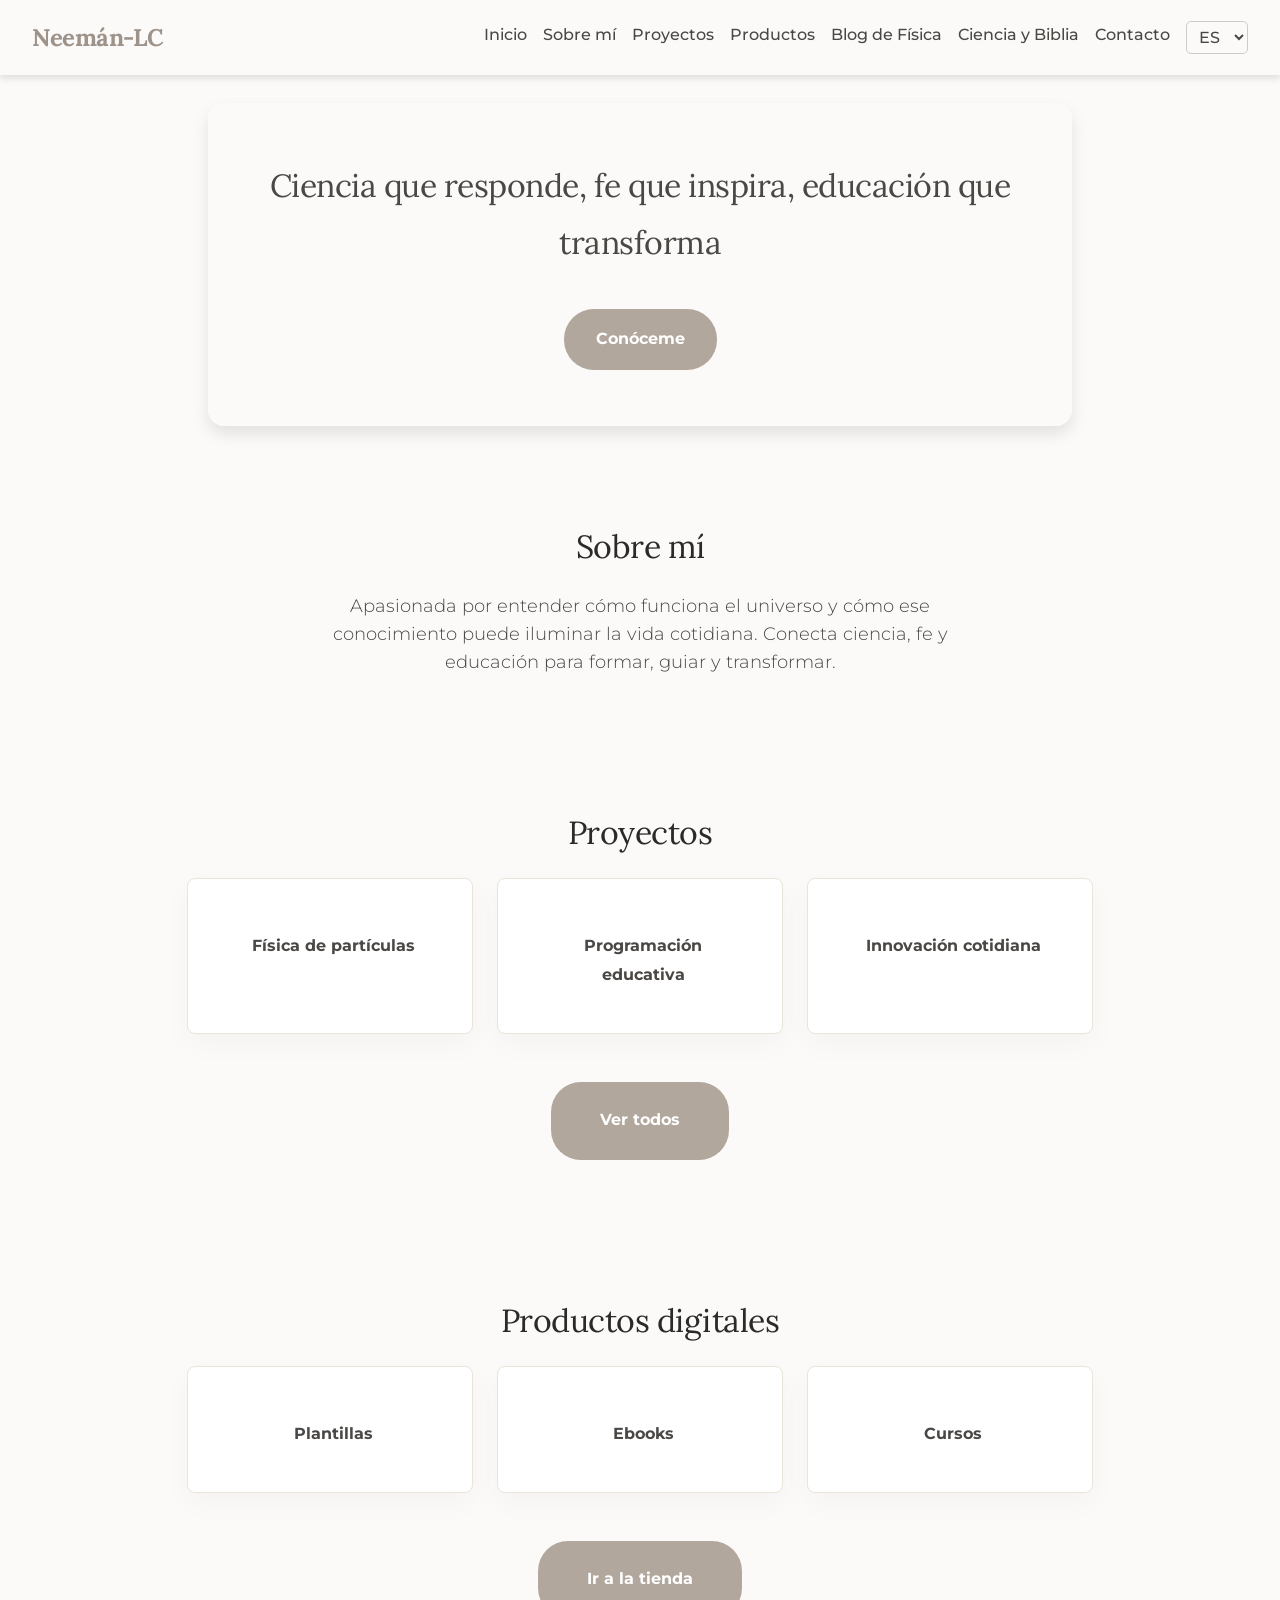
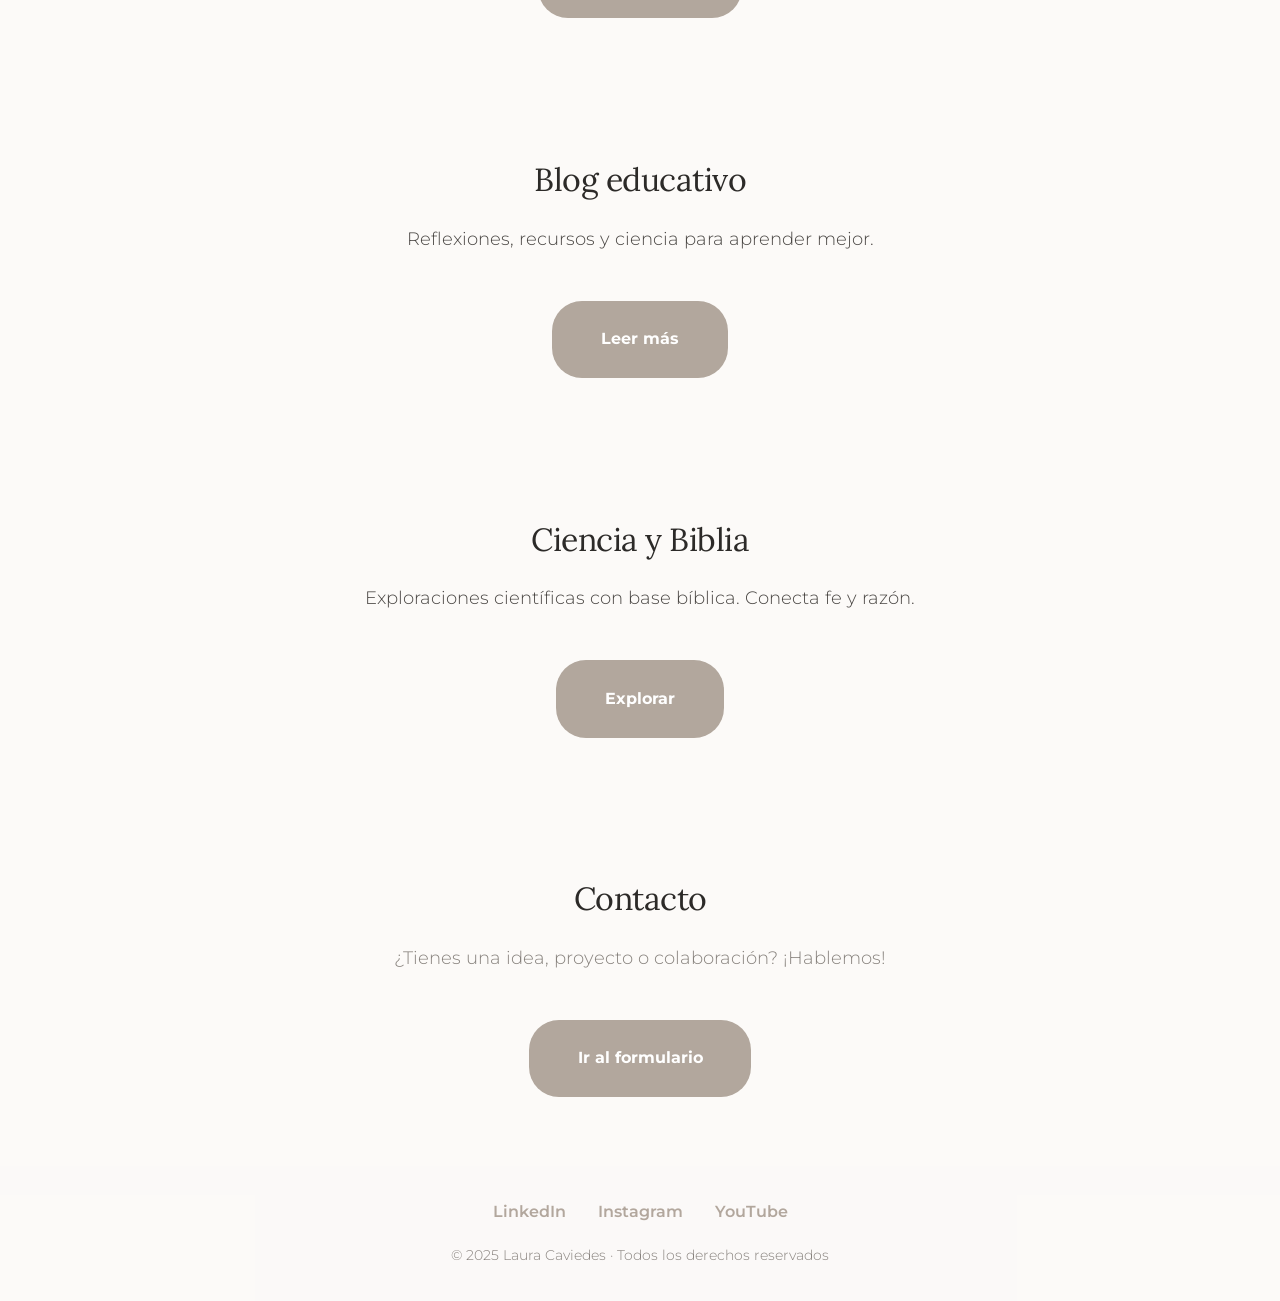
==== index.html @ dcd9ef73 "base web" ====
<!DOCTYPE html>
<html lang="es">
<head>
  <meta charset="UTF-8" />
  <meta name="viewport" content="width=device-width, initial-scale=1.0" />
  <title>Laura Caviedes</title>
  <link rel="stylesheet" href="CSS/style.css">
  <link rel="stylesheet" href="CSS/normalize.css">
  <link rel="icon" type="image/png" href="favicon.png" />
</head>
<body>
  <div id="navbar"></div>

  <header id="hero" class="hero">
    <div class="hero-content">
      <h1>Ciencia que responde, fe que inspira, educación que transforma</h1>
      <a href="#sobre-mi" class="btn-scroll">Conóceme</a>
    </div>
  </header>

  <section id="sobre-mi" class="section">
    <h2>Sobre mí</h2>
    <p>Apasionada por entender cómo funciona el universo y cómo ese conocimiento puede iluminar la vida cotidiana. Conecta ciencia, fe y educación para formar, guiar y transformar.</p>
    <!--<a href="sobre-mi.html" class="btn">Ver más</a> -->
  </section>

  <section id="proyectos" class="section">
    <h2>Proyectos</h2>
    <div class="card-container">
      <div class="card"><a href="navegador/proyectos.html#fisica" class="btn-card"> Física de partículas </a> </div>
      <div class="card"><a href="navegador/proyectos.html#simulaciones" class="btn-card"> Programación educativa </a> </div>
      <div class="card"><a href="navegador/proyectos.html#aplicada" class="btn-card"> Innovación cotidiana </a> </div>
    </div>
    <a href="navegador/proyectos.html" class="btn">Ver todos</a>
  </section>

  <section id="productos" class="section">
    <h2>Productos digitales</h2>
    <div class="card-container">
      <div class="card"><a href="navegador/productos.html" class="btn-card">Plantillas</a></div>
      <div class="card"><a href="navegador/productos.html" class="btn-card">Ebooks</a></div>
      <div class="card"><a href="navegador/productos.html" class="btn-card">Cursos</a></div>
    </div>
    <a href="navegador/productos.html" class="btn">Ir a la tienda</a>
  </section>

  <section id="blog" class="section">
    <h2>Blog educativo</h2>
    <p>Reflexiones, recursos y ciencia para aprender mejor.</p>
    <a href="navegador/blog.html" class="btn">Leer más</a>
  </section>

  <section id="ciencia-biblia" class="section">
    <h2>Ciencia y Biblia</h2>
    <p>Exploraciones científicas con base bíblica. Conecta fe y razón.</p>
    <a href="navegador/ciencia-biblia.html" class="btn">Explorar</a>
  </section>

  <section id="contacto" class="section ">
    <h2>Contacto</h2>
    <p class="subtitle">¿Tienes una idea, proyecto o colaboración? ¡Hablemos!</p>
    <div id="contacto-formulario" class="contacto-form">
      <div id="formulario"></div>
      <p style="margin-top: 1rem; font-style: italic; display: none;" id="mensaje-confirmacion">
        ¡Gracias por escribirme! Te responderé pronto con todo el gusto.
      </p>
    </div>
    <a class="btn btn-toggle" onclick="toggleFormulario('contacto-formulario')">Ir al formulario</a>
  </section>

  <footer class="footer">
    <div class="social-links">
      <a href="#">LinkedIn</a>
      <a href="#">Instagram</a>
      <a href="#">YouTube</a>
    </div>
    <div class="footer-note">© 2025 Laura Caviedes · Todos los derechos reservados</div>
  </footer>
  <script>
    const ROOT_PATH = "./";
  </script>
  <script src="main.js"></script>
</body>
</html>
---- CSS/style.css ----
/* style.css - Estilos para la web de Laura Caviedes */
/* Importamos las fuentes de Google Fonts (Lora para lo académico, Montserrat para lo clean) */
@import url('https://fonts.googleapis.com/css2?family=Lora:ital,wght@0,400;0,600;1,400&family=Montserrat:wght@300;400;500&display=swap');

:root {
  /* Paleta Clean Girl Académica */
  --Fondo: #FCFAF8; /* Crema muy luminoso y limpio */
  --Fondo_grisaseo: #F4F1EA; /* Beige suave para destacar artículos */
  --Fondo_Tarjetas: #FFFFFF; /* Blanco puro para dar luz y contraste a las tarjetas */
  --Bordes: #EAE5D9; /* Un borde súper sutil */
  --Barras: rgba(252, 250, 248, 0.85); /* Crema semi-transparente para la barra de navegación */
  
  /* Acentos sofisticados */
  --botones: #B2A79D; /* Un tono greige (gris/beige) elegante */
  --botones_hover: #9E938A;
  --botones_secundarios: #9B93AA; /* Un morado lavanda muy desaturado y sutil */
  --botones_secundarios_hover: #867E96;
  
  /* Estados */
  --disponible: #7E9C83; /* Verde salvia sutil */
  --noDisponible: #C48B8B; /* Rojo arcilla apagado */

  /* Textos (nunca negro puro, cansa la vista) */
  --blanco: #FFFFFF;
  --oscuro: #4A4744; /* Un gris oscuro cálido */
  --titulo: #2C2A28; /* Casi negro, pero con base cálida */
  --subtitulo: #87827D;
  
  /* Simplificamos los fondos de las secciones para no romper el minimalismo */
  --tipoSeccion_fondo1: rgba(252, 250, 248, 0.95);
  --tipoSeccion_fondo2: #FCFAF8;
  --tipoSeccion_fondo3: #F9F7F3;
  --tipoSeccion_fondo4: #FCFAF8;
  --tipoSeccion_fondo5: #F9F7F3;
}

body {
  margin: 0;
  font-family: 'Montserrat', sans-serif; /* La fuente clean y moderna para leer fácil */
  font-weight: 300;
  background-color: var(--Fondo);
  color: var(--oscuro);
  scroll-behavior: smooth;
  line-height: 1.8; /* Más espacio entre líneas para que respire el texto */
}

/* Le damos la vibra académica a todos los títulos */
h1, h2, h3, .logo {
  font-family: 'Lora', serif;
  font-weight: 400;
  color: var(--titulo);
  letter-spacing: -0.5px; /* Le da un toque muy editorial */
}

article {
  max-width: 900px;
  margin: 0 auto;
  padding: 2rem;
  background-color: var(--Fondo_grisaseo);
  border-radius: 12px;
  box-shadow: 0 4px 8px rgba(0,0,0,0.05);
}

.meta {
  font-size: 0.9rem;
  color: var(--subtitulo);
  margin-bottom: 2rem;
}

.featured-img {
  width: 100%;
  max-height: 450px;
  object-fit: cover;
  border-radius: 10px;
  margin: 2rem 0;
}

h2 {
  color: var(--botones_secundarios);
  margin-top: 2rem;
}

blockquote {
  border-left: 4px solid var(--botones_secundarios);
  padding-left: 1rem;
  font-style: italic;
  background: var(--tipoSeccion_fondo4);
  margin: 1rem 0;
}

.cta {
  margin-top: 3rem;
  padding: 1rem;
  background-color: var(--tipoSeccion_fondo5);
  border-radius: 8px;
  text-align: center;
}

.cta button {
  background-color: var(--botones);
  color: white;
  border: none;
  padding: 0.75rem 1.5rem;
  border-radius: 5px;
  cursor: pointer;
}

.cta button:hover {
  background-color: var(--botones_hover);
}

/* Navbar */
.navbar {
  display: flex;
  justify-content: space-between;
  align-items: center;
  padding: 1rem 2rem;
  background-color: var(--Barras);
  position: sticky;
  top: 0;
  z-index: 1000;
  box-shadow: 0 4px 6px rgba(0, 0, 0, 0.1);
}

.navbar .logo {
  font-size: 1.5rem;
  font-weight: bold;
  color: var(--botones_hover);
}

.nav-links {
  list-style: none;
  display: flex;
  gap: 1rem;
  margin: 0;
  padding: 0;
}

.nav-links li a, .language-selector {
  text-decoration: none;
  color: var(--oscuro);
  font-weight: 500;
  background: none;
  border: none;
  font-size: 1rem;
}

.nav-links-blog li a {
  text-decoration: none;
  color: var(--oscuro);
  font-weight: 500;
  background: none;
  border: none;
  font-size: 1rem;
}

.language-selector {
  padding: 0.3rem 0.5rem;
  border-radius: 5px;
  border: 1px solid #ccc;
}

/* Hero Section */
.hero {
  /* background-image: url('assets/logo_background.png'); */
  background-size: cover;
  background-position: center;
  height: 35vh;
  display: flex;
  align-items: center;
  justify-content: center;
  text-align: center;
  padding: 2rem;
}

.hero-content {
  background-color: var(--tipoSeccion_fondo1);
  border-radius: 1rem;
  padding: 2rem;
  max-width: 800px;
  box-shadow: 0 8px 16px rgba(0,0,0,0.1);
}

h1 {
  font-size: 2rem;
  color: var(--oscuro);
  margin-bottom: 1.5rem;
}

.btn-scroll, .btn {
  display: inline-block;
  padding:  2% 4%;
  background-color: var(--botones);
  color: var(--blanco);
  border-radius: 30px;
  text-decoration: none;
  font-weight: bold;
  transition: background-color 0.3s ease;
  margin-top: 1rem;
  margin-bottom: 3%;
  cursor: pointer;
  border: none;
}

.btn-scroll:hover, .btn:hover {
  background-color: var(--botones_hover);
}

.btn-card {
  display: inline-block;
  padding: 2.3% 5%;

  color: var(--oscuro);
  border-radius: 30px;
  text-decoration: none;
  font-weight: bold;
  transition: background-color 0.3s ease;
  margin-top: 1rem;
  margin-left: 3%;
  margin-bottom: 3%;
  cursor: pointer;
  border: none;
}

/* Secciones generales */
.section {
  padding: 2rem 2rem;
  background-color: var(--Fondo);
  text-align: center;
}

.section:nth-child(odd) {
  background-color: var(--tipoSeccion_fondo2);
}

.section h2 {
  font-size: 2rem;
  color: var(--titulo);
  margin-bottom: 1rem;
}

.section p {
  max-width: 700px;
  margin: 0 auto 2rem;
  font-size: 1.1rem;
  line-height: 1.6;
}

.card-container {
  display: flex;
  flex-wrap: wrap;
  justify-content: center;
  gap: 1.5rem;
  flex-wrap: wrap;
  margin-bottom: 2rem;
}


.card {
  background-color: var(--Fondo_Tarjetas);
  padding: 2rem; /* Aumentamos el padding para más espacio blanco */
  border-radius: 8px; /* Bordes menos redondos, más elegantes */
  width: 220px;
  box-shadow: 0 10px 30px rgba(0,0,0,0.03); /* Sombra difusa y casi invisible */
  font-weight: 500;
  color: var(--oscuro);
  border: 1px solid var(--Bordes); /* Un borde delicado */
}

.project-card {
  background-color: var(--Fondo_Tarjetas);
  border: 1px solid var(--Bordes);
  border-radius: 8px;
  padding: 1.5rem;
  width: 80%;
  box-shadow: 0 10px 30px rgba(0,0,0,0.03);
  transition: transform 0.4s ease, box-shadow 0.4s ease;
  text-align: left;
  justify-self: center;
}

/* Footer */
.footer {
  background-color: var(--Barras);
  text-align: center;
  padding: 2rem;
}

.footer .social-links {
  display: flex;
  justify-content: center;
  gap: 2rem;
  margin-bottom: 1rem;
}

.footer .social-links a {
  text-decoration: none;
  color: var(--botones);
  font-weight: 600;
}

.footer-note {
  font-size: 0.9rem;
  color: var(--subtitulo);
}

/* Productos */
/* style.css - Estilos para productos digitales */
.subtitle {
  font-size: 1.2rem;
  color: var(--subtitulo);
  margin-top: -1rem;
  margin-bottom: 2rem;
}

.product-list {
  display: flex;
  flex-wrap: wrap;
  justify-content: center;
  gap: 2rem;
}

.product-card {
  background: var(--Fondo);
  border-radius: 1rem;

  width: 30%;
  box-shadow: 0 8px 16px rgba(0, 0, 0, 0.1);
  transition: transform 0.3s ease;
  position: relative;
}

.product-card.expanded {
  max-height: 1500px;
  width: 30%;
  transition: max-height 0.6s ease;
}

.product-card:hover {
  transform: translateY(-5px);
}

.product-card img {
  max-width: 90%;
  border-radius: 0.75rem;
  margin-bottom: 10%;
  margin-top: 5%;
}

.product-card h3 {
  margin: 0.5rem 0;
  color: var(--botones_hover);
}

.product-card p, .product-card ul {
  font-size: 1rem;
  margin-bottom: 0.5rem;
}

.estado {
  display: block;
  font-weight: bold;
  margin-bottom: 1rem;
}

.estado.disponible {
  color: var(--disponible);
}

.estado.desarrollo {
  color: var(--noDisponible);
}

/* Filtros */
.filter-bar {
  margin-bottom: 2rem;
  text-align: center;
}

.filter-bar label {
  margin-right: 1rem;
  font-weight: 600;
}

.filter-bar input[type="checkbox"] {
  margin-right: 0.5rem;
}

/* CTA Final */
.cta-final h2 {
  font-size: 1.5rem;
  margin-bottom: 1rem;
}

/* Modal */
.modal {
  display: none;
  position: fixed;
  z-index: 1000;
  left: 0;
  top: 0;
  width: 100%;
  height: 100%;
  background-color: rgba(0, 0, 0, 0.6);
  overflow: auto; /* este ayuda si el contenido global se desborda */
  padding-top: 60px;
}

.modal-content {
  max-height: 80vh;
  overflow-y: auto;
  background-color: white;
  margin: auto;
  padding: 30px;
  border-radius: 10px;
  width: 90%;
  max-width: 600px;
  position: relative;
  box-shadow: 0 4px 20px rgba(0,0,0,0.2);
}

.modal-content::-webkit-scrollbar {
  width: 8px;
}

.modal-content::-webkit-scrollbar-thumb {
  background-color: #bbb;
  border-radius: 4px;
}

.modal-content::-webkit-scrollbar-track {
  background-color: #f5f5f5;
}

.modal-content h3 {
  color: #FF1493;
}

.modal-content {
  scrollbar-width: thin;          /* Firefox */
  scrollbar-color: #ccc #f0f0f0;  /* Firefox */

  /* Para navegadores basados en WebKit (Chrome, Edge, Safari) */
}
.modal-content h2 {
  margin-top: 0;
}

.modal-content p {
  margin-bottom: 1rem;
}

.modal-content .btn {
  display: block;
  width: fit-content;
  margin-top: 1rem;
}

.close-modal {
  position: absolute;
  top: 1rem;
  right: 1rem;
  font-size: 1.2rem;
  cursor: pointer;
  color: #333;
}

.close {
  position: absolute;
  top: 10px;
  right: 20px;
  font-size: 28px;
  font-weight: bold;
  color: #999;
  cursor: pointer;
}

.close:hover {
  color: #000;
}

.more-info {
  max-height: 0;
  opacity: 0;
  overflow: hidden;
  transition: max-height 0.5s ease, opacity 0.5s ease;
  margin-left: 2%;
  margin-right: 2%;
}

.product-card.expanded .more-info {
  max-height: 80%;
  opacity: 1;
  margin-top: 1rem;
}

.menu-toggle {
  display: none;
  font-size: 1.8rem;
  cursor: pointer;
  color: var(--oscuro);
}

.lista-izquierda {
  text-align: left;
  margin-left: 0;
  padding-left: 1.5rem;
}


/* CONTACTO */
.contacto-form {
  max-height: 0;
  overflow: hidden;
  opacity: 0;
  transition: max-height 0.6s ease, opacity 0.6s ease;
}

.contacto-form.expanded {
  max-height: 1000px;
  opacity: 1;
}

.contacto-form form {
  max-width: 500px;
  margin: 0 auto;
  text-align: left;
}

.contacto-form input,
.contacto-form textarea {
  width: 100%;
  padding: 0.75rem;
  margin-bottom: 1rem;
  border: 1px solid #ccc;
  border-radius: 8px;
  font-size: 1rem;
  box-sizing: border-box;
}

.contacto-form button {
  background-color: var(--botones_secundarios);
  border: none;
  color: var(--blanco);
  padding: 0.75rem 1.5rem;
  border-radius: 25px;
  font-weight: bold;
  cursor: pointer;
  transition: background-color 0.3s ease;
}

.contacto-form button:hover {
  background-color: var(--botones_secundarios_hover);
}

/* Projects */
.project-card {
  background-color: var(--blanco);
  border: 1px solid var(--Bordes);
  border-radius: 1rem;
  
  width: 80%;
  box-shadow: 0 8px 16px rgba(0, 0, 0, 0.1);
  transition: transform 0.3s ease;
  text-align: left;
  justify-self: center;
}

.project-card:hover {
  transform: translateY(-5px);
}

.project-card h3 {
  color: var(--titulo);
  font-size: 1.2rem;
  margin-bottom: 0.5rem;
  margin-left: 3%;
}

.project-card p {
  font-size: 1rem;
  color: var(--subtitulo);
  margin-bottom: 1rem;
  margin-left: 3%;
}

/* Colores suaves por seccion de projects*/
#fisica {
  background-color: var(--tipoSeccion_fondo3);
}

#simulaciones {
  background-color: var(--tipoSeccion_fondo4);
}

#aplicada {
  background-color: var(--tipoSeccion_fondo5);
}

.cta-final h2 {
  font-size: 1.5rem;
  margin-bottom: 1rem;
}

.blog-layout {
  display: grid;
  grid-template-columns: 1fr 3fr; /* 25% y 75% */
  gap: 2rem;
  max-width: 1200px;
  margin: 0 auto;
  padding: 2rem;
  text-align: left;
  box-sizing: border-box;
}


.sidebar {
  flex: 1;
  max-width: 250px;
  background-color: var(--Barras);
  padding: 1rem;
  border-radius: 1rem;
  box-shadow: 0 4px 8px rgba(0, 0, 0, 0.1);
}

.sidebar h3 {
  font-size: 1.2rem;
  margin-bottom: 1rem;
  color: var(--botones_hover);
}

.sidebar ul {
  list-style: none;
  padding: 0;
  margin: 0;
}

.sidebar li {
  margin-bottom: 0.75rem;
  font-weight: 500;
  cursor: default;
}

.blog-content {
  flex: 3;
  background-color: var(--blanco);
  border: 1px solid var(--Bordes);
  padding: 2rem;
  border-radius: 1rem;
  box-shadow: 0 8px 16px rgba(0, 0, 0, 0.1);
}

.blog-content p {
  font-size: 1rem;
  margin-bottom: 1rem;
}

.blog-content ul {
  padding-left: 1.5rem;
  margin-bottom: 2rem;
}

.blog-content li {
  margin-bottom: 0.5rem;
}

.checkbox-politica {
  display: flex;
  align-items: center;
  gap: 8px; /* espacio entre checkbox y texto */
  flex-wrap: wrap; /* por si en móviles se rompe la línea */
  font-size: 14px;
  font-family: 'Segoe UI', sans-serif;
  margin-top: 15px;
}

.checkbox-politica input[type="checkbox"] {
  width: 16px;
  height: 16px;
  accent-color: #6b3fa0; /* o el tono de tu marca */
  cursor: pointer;
  flex-shrink: 0;
}

.checkbox-politica label {
  margin: 0;
  cursor: pointer;
  line-height: 1.4;
}

.checkbox-politica a {
  color: #6b3fa0;
  text-decoration: underline;
}

.checkbox-politica a:hover {
  text-decoration: none;
}


/* Short window */
@media screen and (max-width: 968px) {
  /* Desplegar el menu */
  .menu-toggle {
    display: block;
  }

  .nav-links {
    display: none;
    flex-direction: column;
    background-color: var(--Barras);
    position: absolute;
    top: 60px;
    right: 0;
    width: 30%;
    box-shadow: 0 4px 8px rgba(0, 0, 0, 0.1);
    z-index: 999;
    padding: 0.5rem 0;
  }

  .nav-links.show {
    display: flex;
  }

  .nav-links li {
    margin: 0rem 0;
    text-align: center;
  }

  .nav-links li a:hover {
    background-color: var(--botones_hover);
    color: var(--blanco); /* si quieres que el texto también cambie */
    border-radius: 8px;
    padding: 0.3rem 0rem;
    transition: background-color 0.3s ease;
  }

  .nav-links li a {
    display: block;
    width: 100%;
  }

}

@media screen and (max-width: 768px) {
  .product-list {
    flex-direction: column;
    align-items: center;
  }
  .product-card {
    background: var(--Fondo);
    border-radius: 1rem;

    width: 90%;
    box-shadow: 0 8px 16px rgba(0, 0, 0, 0.1);
    transition: transform 0.3s ease;
    position: relative;
  }

  .product-card.expanded {
    max-height: 1500px;
    width: 90%;
    transition: max-height 0.6s ease;
  }
}

@media screen and (max-width: 968px) {
  .product-list {
    flex-direction: column;
    align-items: center;
  }
  .product-card {
    background: var(--Fondo);
    border-radius: 1rem;

    width: 90%;
    box-shadow: 0 8px 16px rgba(0, 0, 0, 0.1);
    transition: transform 0.3s ease;
    position: relative;
  }

  .product-card.expanded {
    max-height: 1500px;
    width: 90%;
    transition: max-height 0.6s ease;
  }
}

@media screen and (max-width: 768px) {
  .card-container {
    flex-direction: column;
    align-items: center;
  }
  .project-card {
    width: 90%;
  }
}

.blog-layout {
  flex-direction: column;
  padding: 1rem;
}

.sidebar, .blog-content {
  max-width: 100%;
}

@media screen and (max-width: 780px) {
  .blog-layout {
    grid-template-columns: 1fr;
    grid-template-rows: auto auto;
  }

  .sidebar {
    order: -1; /* Hace que el sidebar quede antes que el contenido */
  }
}
 /* Estilo de tabla */
 .tabla-scroll {
  overflow-x: auto;
  margin: 1.5rem 0;
}

.tabla-bosones {
  width: 100%;
  border-collapse: collapse;
  font-size: 0.95rem;
  background-color: #fff;
}

.tabla-bosones th,
.tabla-bosones td {
  border: 1px solid #ccc;
  padding: 0.8rem;
  text-align: left;
  vertical-align: top;
}

.tabla-bosones th {
  background-color: #f2f2f2;
  font-weight: bold;
}

.tabla-bosones tr:nth-child(even) {
  background-color: #fafafa;
}

.tabla-voces {
  text-align: center;
  width: 50%;
  margin: 0 20%;
}

.tabla-grande th,
.tabla-grande td {
    padding: 0.1% 20px; /* Aumenta el padding para más espacio */
    white-space: normal; /* Asegura que el texto se ajuste a la celda */
    line-height: 1.5; /* Aumenta el interlineado para mejor legibilidad */
}

.tabla-grande th:last-child,
.tabla-grande td:last-child {
    min-width: 200px; /* Ancho mínimo para la columna más larga */
    max-width: 250px; /* Ancho máximo para evitar que se extienda demasiado */
    text-align: center; /* Asegura que el texto de esta columna esté centrado */
}

/* Para la primera columna (Nº Armónico) y la columna de Proporción, que son más cortas, podemos hacerlas más compactas */
.tabla-grande th:first-child,
.tabla-grande td:first-child,
.tabla-grande th:nth-child(2), /* Proporción */
.tabla-grande td:nth-child(2) {
    width: 50%; /* Ancho fijo para estas columnas */
    text-align: center;
}


/* Asegurar que las otras columnas también tengan un padding adecuado y estén centradas */
.tabla-grande th,
.tabla-grande td {
    text-align: center;
}

#analyzer {
  padding: 1rem;
  border: 1px solid #ddd;
  border-radius: 6px;
  background: #f9f9f9;
}

#toggleButton {
  padding: 0.5rem 1rem;
  font-size: 1rem;
  cursor: pointer;
}

#noteDisplay {
  color: #333;
}

.resaltador_leve {
  font-weight: 500;
  color: var(--botones_secundarios);
}
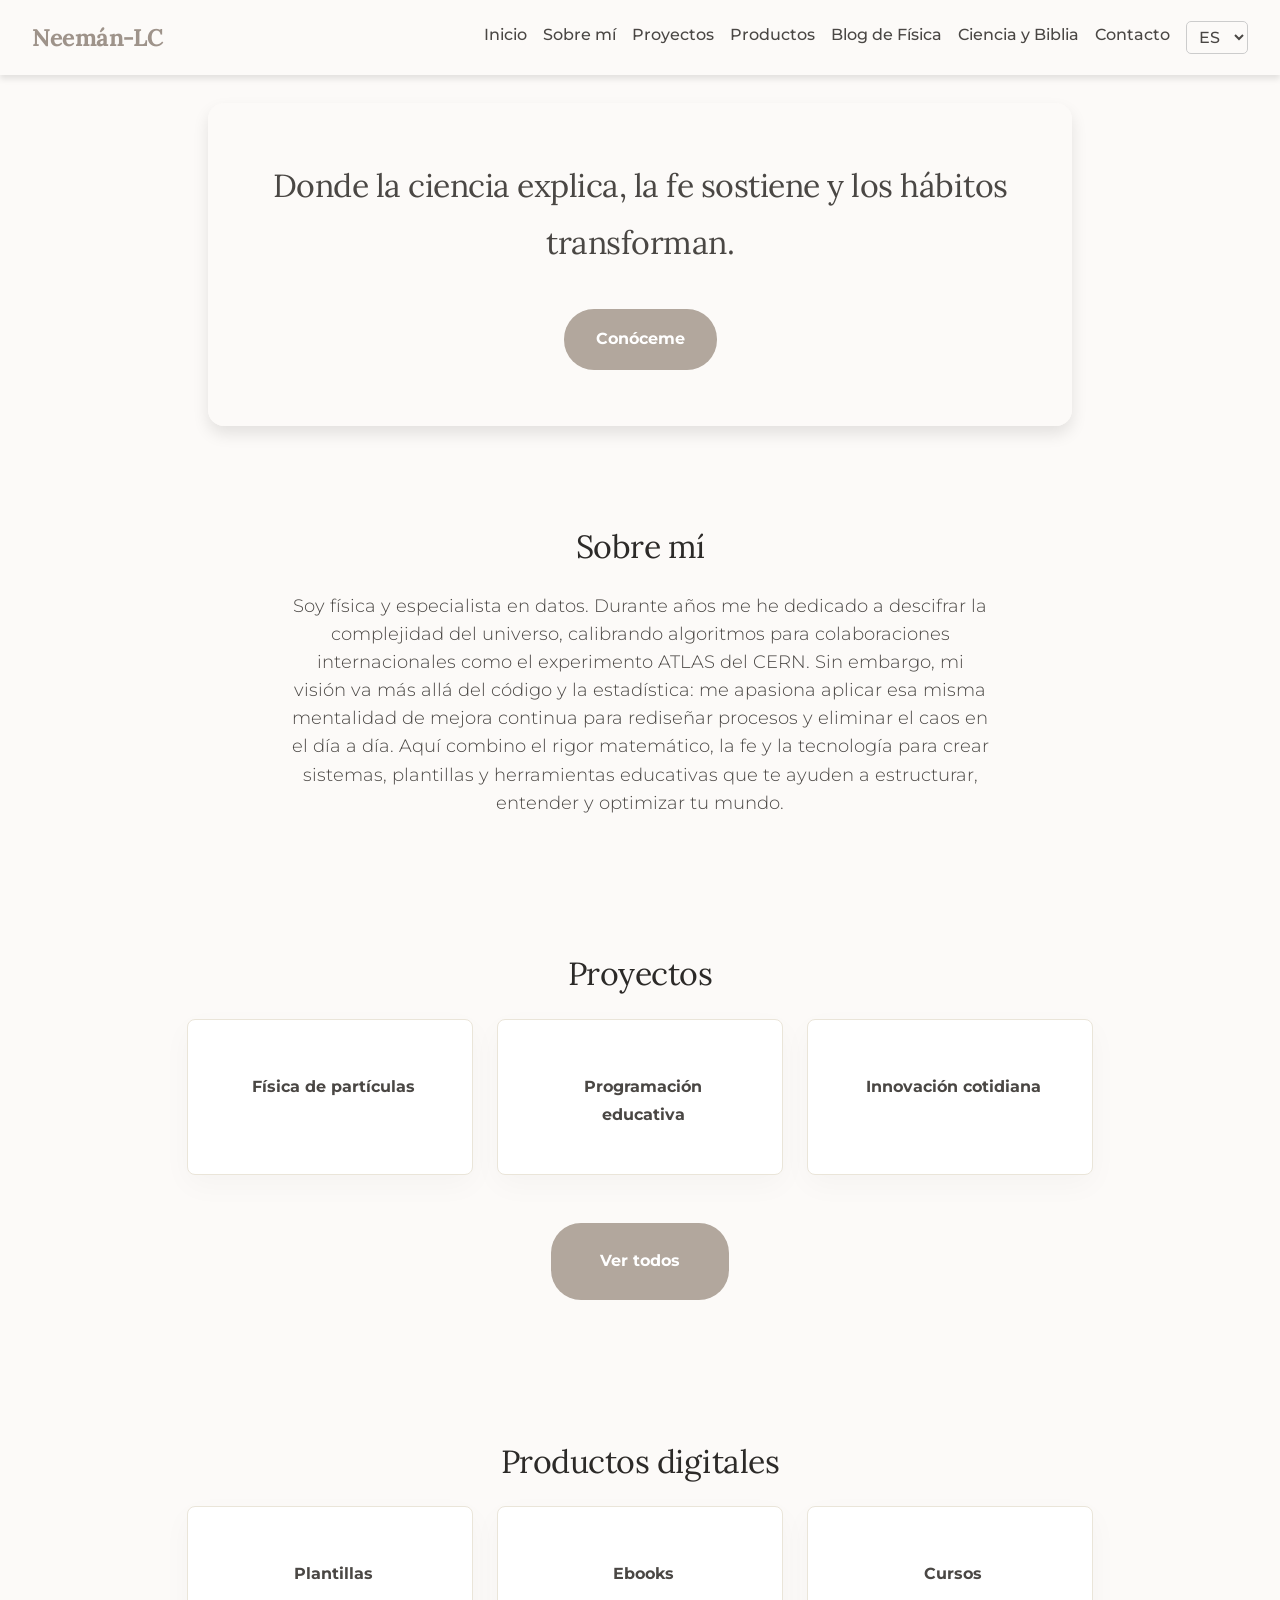
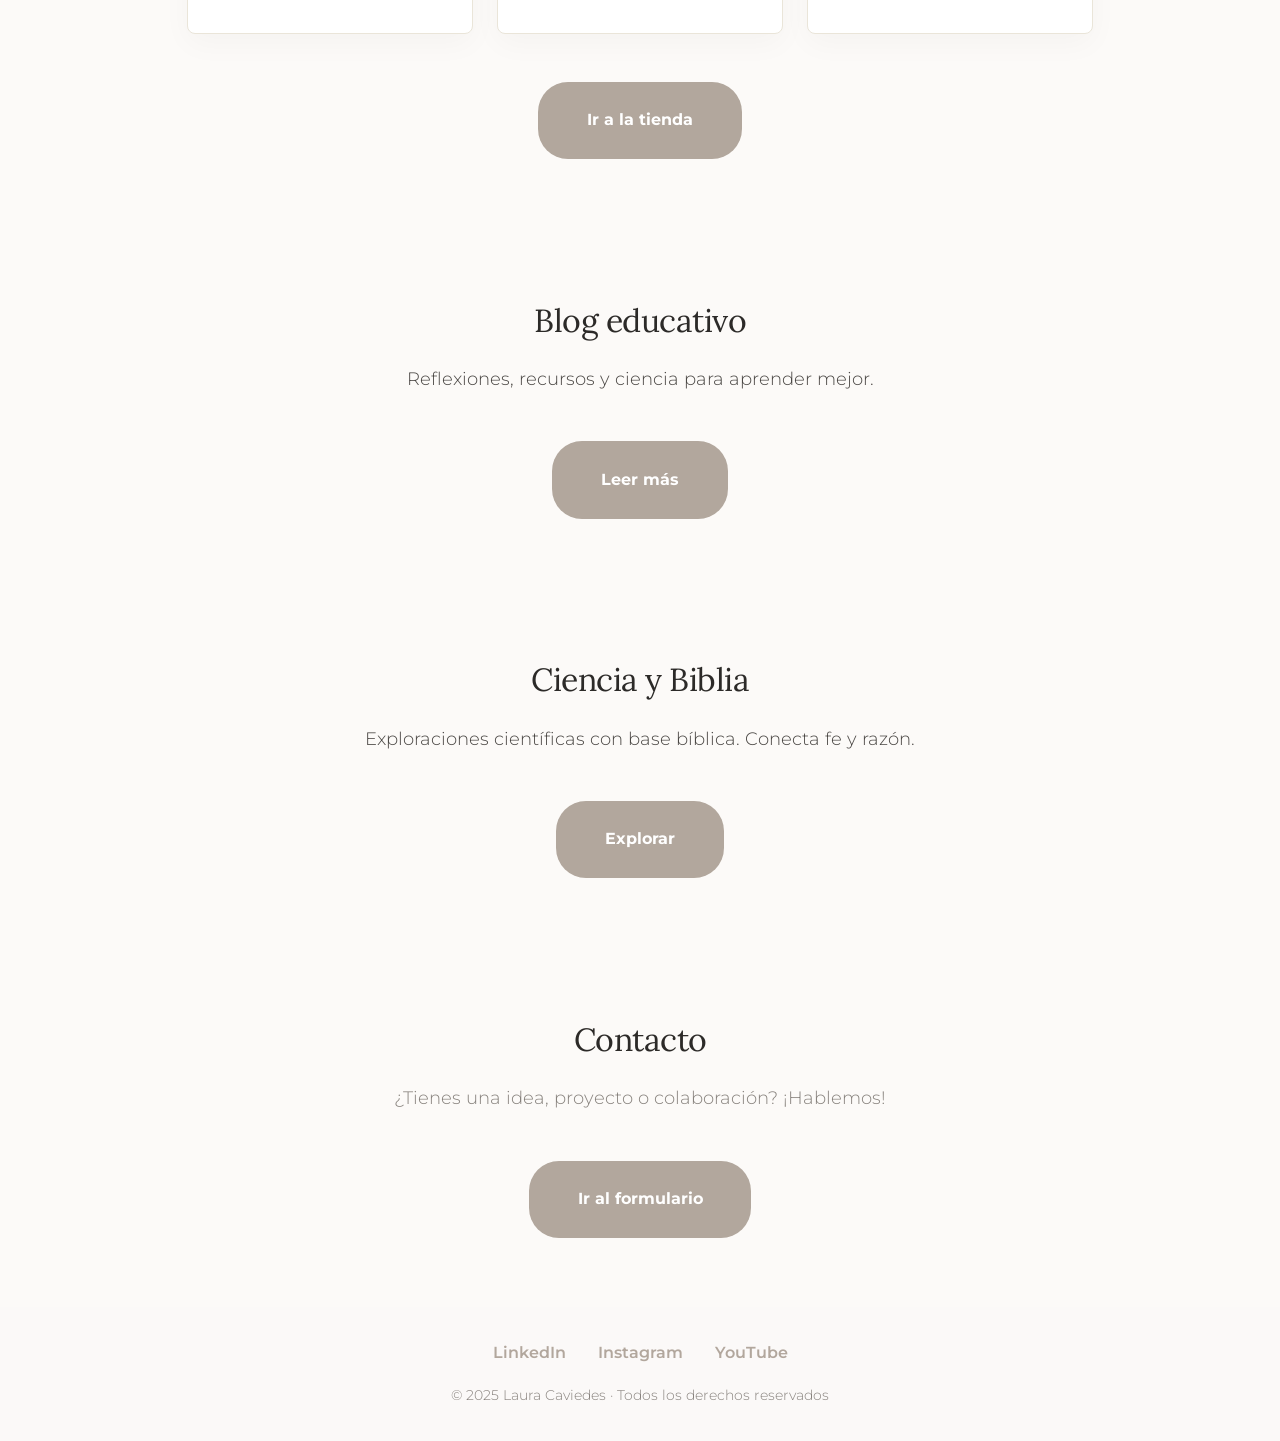
==== commit bd34dfbe: "Fix width of the blog side" ====
--- a/index.html
+++ b/index.html
@@ -13,14 +13,14 @@
 
   <header id="hero" class="hero">
     <div class="hero-content">
-      <h1>Ciencia que responde, fe que inspira, educación que transforma</h1>
+      <h1>Donde la ciencia explica, la fe sostiene y los hábitos transforman.</h1>
       <a href="#sobre-mi" class="btn-scroll">Conóceme</a>
     </div>
   </header>
 
   <section id="sobre-mi" class="section">
     <h2>Sobre mí</h2>
-    <p>Apasionada por entender cómo funciona el universo y cómo ese conocimiento puede iluminar la vida cotidiana. Conecta ciencia, fe y educación para formar, guiar y transformar.</p>
+    <p>Soy física y especialista en datos. Durante años me he dedicado a descifrar la complejidad del universo, calibrando algoritmos para colaboraciones internacionales como el experimento ATLAS del CERN. Sin embargo, mi visión va más allá del código y la estadística: me apasiona aplicar esa misma mentalidad de mejora continua para rediseñar procesos y eliminar el caos en el día a día. Aquí combino el rigor matemático, la fe y la tecnología para crear sistemas, plantillas y herramientas educativas que te ayuden a estructurar, entender y optimizar tu mundo.</p>
     <!--<a href="sobre-mi.html" class="btn">Ver más</a> -->
   </section>
 
--- a/CSS/style.css
+++ b/CSS/style.css
@@ -815,8 +815,9 @@
     order: -1; /* Hace que el sidebar quede antes que el contenido */
   }
 }
+
  /* Estilo de tabla */
- .tabla-scroll {
+.tabla-scroll {
   overflow-x: auto;
   margin: 1.5rem 0;
 }
@@ -901,4 +902,118 @@
 .resaltador_leve {
   font-weight: 500;
   color: var(--botones_secundarios);
+}
+
+/* ==========================================
+   ESTILOS PARA IMÁGENES CON REFERENCIA
+========================================== */
+
+.figure-destacada {
+  margin: 2.5rem 0; /* Da espacio para que respire dentro del artículo */
+  padding: 0;
+  text-align: center; /* Centra la imagen y el texto de la fuente */
+}
+
+/* Ajustamos tu clase actual para que se integre bien dentro del figure */
+.figure-destacada .featured-img {
+  margin: 0 0 0.8rem 0; /* Quitamos el margen superior y dejamos un poquito abajo */
+  box-shadow: 0 8px 25px rgba(0,0,0,0.04); /* Le damos esa sombra difusa sutil */
+}
+
+/* El texto de la fuente (figcaption) */
+.figure-destacada figcaption {
+  font-family: 'Lora', serif; /* Usamos la fuente académica */
+  font-size: 0.85rem;
+  font-style: italic;
+  color: var(--subtitulo); /* El gris cálido */
+  letter-spacing: 0.3px;
+}
+
+/* El enlace dentro de la fuente */
+.figure-destacada figcaption a {
+  color: var(--botones_secundarios); /* El tono lavanda apagado */
+  text-decoration: none;
+  font-weight: 500;
+  transition: color 0.3s ease;
+}
+
+.figure-destacada figcaption a:hover {
+  color: var(--oscuro);
+  text-decoration: underline;
+}
+
+/* ==========================================
+   AJUSTES FINALES PARA CELULARES Y TABLETS
+   (Siempre debe ir al final del archivo)
+========================================== */
+
+/* Ajuste intermedio para Tablets y celulares horizontales */
+@media screen and (max-width: 780px) {
+  .blog-layout {
+    display: flex;
+    flex-direction: column;
+    padding: 1rem;
+  }
+
+  .sidebar {
+    order: -1; /* Hace que el menú de temas quede arriba del artículo */
+    max-width: 100%;
+  }
+
+  .blog-content {
+    max-width: 100%;
+  }
+}
+
+/* Ajustes estrictos para Celulares (Mobile Friendly) */
+@media screen and (max-width: 560px) {
+  
+  /* Ajustamos el contenedor para que no deje márgenes muertos */
+  .blog-layout {
+    padding: 1rem 0.5rem;
+    width: 100%;
+    box-sizing: border-box;
+  }
+
+  /* Reducimos el padding interno del artículo para ganar espacio */
+  .blog-content {
+    padding: 1.5rem 1rem;
+    border-radius: 8px;
+  }
+
+  .blog-content p, 
+  .blog-content li {
+    word-break: break-word; /* Evita que palabras muy largas rompan la pantalla */
+    font-size: 0.95rem; 
+  }
+
+  /* Evitamos que las imágenes se salgan de la pantalla */
+  .blog-content img,
+  .figure-destacada img {
+    max-width: 100%;
+    height: auto;
+  }
+
+  /* --- DOMANDO LAS TABLAS REBELDES --- */
+  
+  /* Le quitamos el margen del 20% para que use todo el ancho en celular */
+  .tabla-voces {
+    width: 100%;
+    margin: 1rem 0;
+  }
+
+  /* Reducimos el ancho mínimo forzado */
+  .tabla-grande th:last-child,
+  .tabla-grande td:last-child {
+    min-width: 120px; 
+  }
+
+  /* Hacemos que cualquier tabla larga se pueda deslizar con el dedo */
+  .tabla-scroll {
+    width: 100%;
+    overflow-x: auto;
+    display: block; 
+    -webkit-overflow-scrolling: touch; 
+    margin: 1rem 0;
+  }
 }
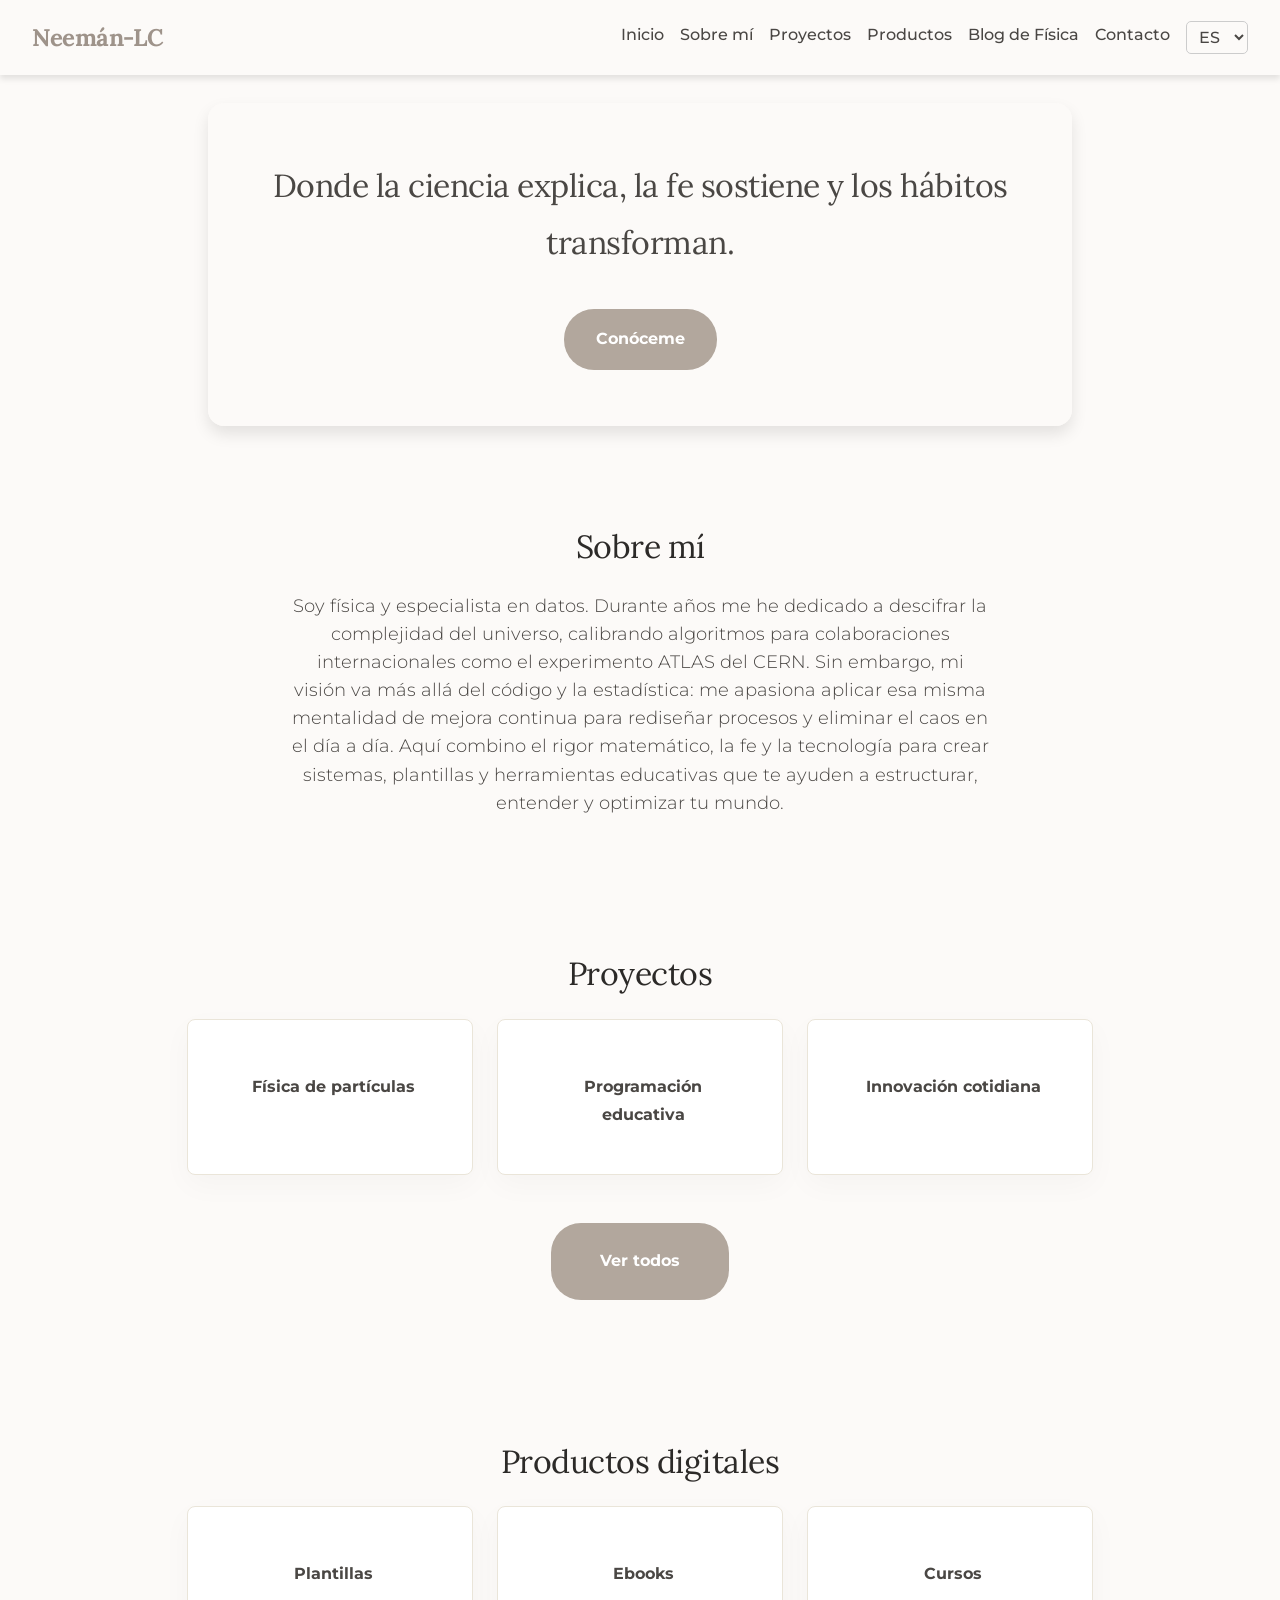
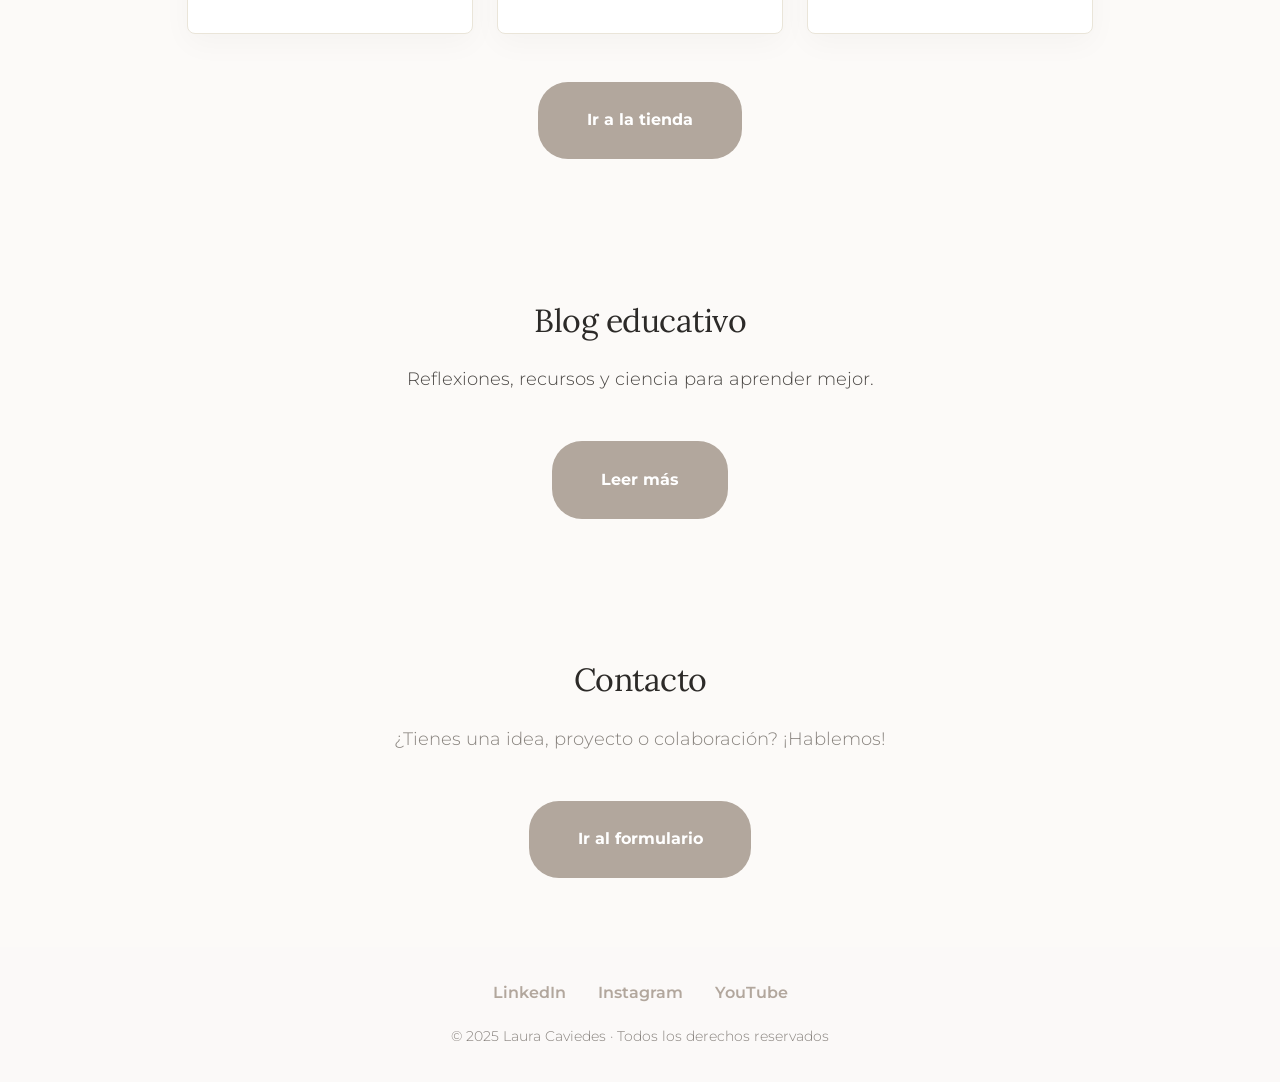
==== commit d53fbe73: "Quitar blog de ciencicia y Biblia del index - el anterior fue cambiar el css" ====
--- a/index.html
+++ b/index.html
@@ -50,11 +50,11 @@
     <a href="navegador/blog.html" class="btn">Leer más</a>
   </section>
 
-  <section id="ciencia-biblia" class="section">
+  <!-- <section id="ciencia-biblia" class="section">
     <h2>Ciencia y Biblia</h2>
     <p>Exploraciones científicas con base bíblica. Conecta fe y razón.</p>
     <a href="navegador/ciencia-biblia.html" class="btn">Explorar</a>
-  </section>
+  </section> -->
 
   <section id="contacto" class="section ">
     <h2>Contacto</h2>
--- a/CSS/style.css
+++ b/CSS/style.css
@@ -47,7 +47,7 @@
 /* Le damos la vibra académica a todos los títulos */
 h1, h2, h3, .logo {
   font-family: 'Lora', serif;
-  font-weight: 400;
+  font-weight: 300;
   color: var(--titulo);
   letter-spacing: -0.5px; /* Le da un toque muy editorial */
 }
